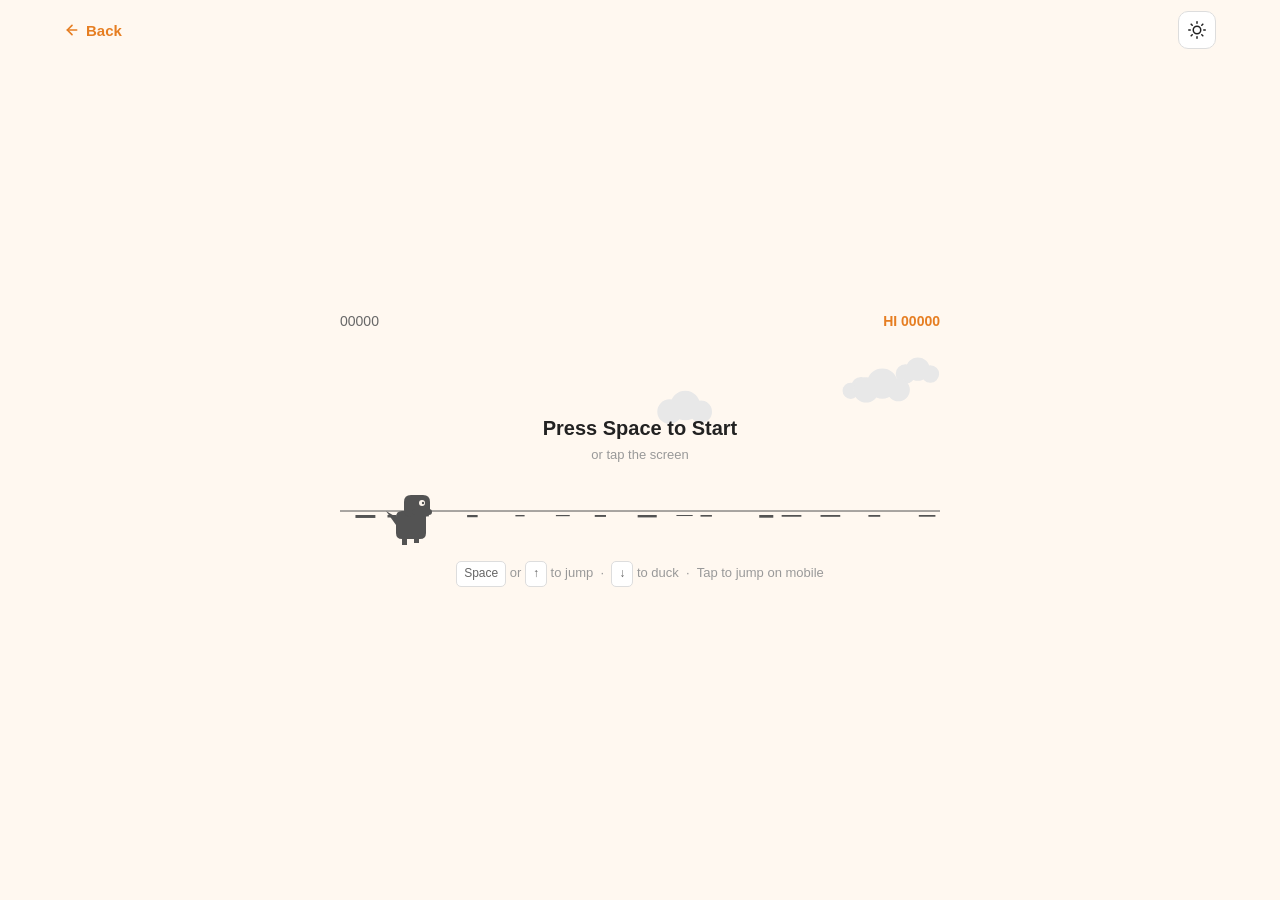
==== dino.html @ 3f62b982 "initial commit" ====
<!DOCTYPE html>
<html lang="en">
<head>
    <meta charset="UTF-8">
    <meta name="viewport" content="width=device-width, initial-scale=1.0">
    <title>Dino Run — Anto Soji</title>
    <script>
        if (localStorage.getItem('theme') === 'dark') {
            document.documentElement.classList.add('dark');
        }
    </script>
    <style>
        :root {
            --bg: #FFF8F0;
            --bg-card: #ffffff;
            --text: #222222;
            --text-muted: #666666;
            --text-faint: #999999;
            --border: #dddddd;
            --accent: #E67E22;
            --ground: #535353;
            --ground-fill: #535353;
            --dino: #535353;
            --obstacle: #535353;
            --cloud: #e8e8e8;
            --score-color: #535353;
            --overlay-bg: rgba(255, 248, 240, 0.92);
        }
        :root.dark {
            --bg: #0F0F0F;
            --bg-card: #1A1A1A;
            --text: #E8E8E8;
            --text-muted: #AAAAAA;
            --text-faint: #666666;
            --border: #333333;
            --accent: #E67E22;
            --ground: #E8E8E8;
            --ground-fill: #E8E8E8;
            --dino: #E8E8E8;
            --obstacle: #E8E8E8;
            --cloud: #333333;
            --score-color: #E8E8E8;
            --overlay-bg: rgba(15, 15, 15, 0.92);
        }
        * { margin: 0; padding: 0; box-sizing: border-box; }
        body {
            background: var(--bg);
            color: var(--text);
            font-family: 'Segoe UI', sans-serif;
            display: flex;
            flex-direction: column;
            align-items: center;
            justify-content: center;
            min-height: 100vh;
            transition: background 0.3s, color 0.3s;
            overflow: hidden;
            user-select: none;
            -webkit-user-select: none;
        }
        .top-bar {
            position: fixed;
            top: 0;
            left: 0;
            right: 0;
            height: 60px;
            display: flex;
            align-items: center;
            justify-content: space-between;
            padding: 0 5%;
            z-index: 10;
        }
        .top-bar a {
            color: var(--accent);
            text-decoration: none;
            font-weight: 600;
            font-size: 15px;
            display: flex;
            align-items: center;
            gap: 6px;
            transition: opacity 0.2s;
        }
        .top-bar a:hover { opacity: 0.7; }
        #themeToggle {
            display: flex;
            align-items: center;
            justify-content: center;
            width: 38px;
            height: 38px;
            border: 1px solid var(--border);
            border-radius: 10px;
            background: var(--bg-card);
            cursor: pointer;
            transition: border-color 0.25s, transform 0.2s;
            color: var(--text);
        }
        #themeToggle:hover {
            border-color: var(--accent);
            transform: scale(1.05);
        }
        .icon-sun, .icon-moon { width: 18px; height: 18px; }
        .icon-sun { display: block; }
        .icon-moon { display: none; }
        :root.dark .icon-sun { display: none; }
        :root.dark .icon-moon { display: block; }

        .game-wrapper {
            display: flex;
            flex-direction: column;
            align-items: center;
            gap: 16px;
        }
        .score-bar {
            display: flex;
            justify-content: space-between;
            width: 600px;
            max-width: 92vw;
            font-size: 14px;
            color: var(--text-muted);
            font-variant-numeric: tabular-nums;
        }
        .score-bar .hi { color: var(--accent); font-weight: 600; }
        canvas {
            display: block;
            border-radius: 16px;
            cursor: pointer;
            max-width: 92vw;
        }
        .hint {
            font-size: 13px;
            color: var(--text-faint);
            text-align: center;
            line-height: 1.6;
        }
        .hint kbd {
            display: inline-block;
            padding: 2px 7px;
            border: 1px solid var(--border);
            border-radius: 5px;
            background: var(--bg-card);
            font-family: inherit;
            font-size: 12px;
            color: var(--text-muted);
        }

        @media (max-width: 640px) {
            .score-bar { font-size: 13px; }
            .hint { font-size: 12px; padding: 0 12px; }
        }
    </style>
</head>
<body>

<div class="top-bar">
    <a href="javascript:history.back()">
        <svg width="16" height="16" viewBox="0 0 24 24" fill="none" stroke="currentColor" stroke-width="2.5" stroke-linecap="round" stroke-linejoin="round"><line x1="19" y1="12" x2="5" y2="12"/><polyline points="12 19 5 12 12 5"/></svg>
        Back
    </a>
    <button id="themeToggle" aria-label="Toggle theme">
        <svg class="icon-sun" viewBox="0 0 24 24" fill="none" stroke="currentColor" stroke-width="2" stroke-linecap="round" stroke-linejoin="round"><circle cx="12" cy="12" r="5"/><line x1="12" y1="1" x2="12" y2="3"/><line x1="12" y1="21" x2="12" y2="23"/><line x1="4.22" y1="4.22" x2="5.64" y2="5.64"/><line x1="18.36" y1="18.36" x2="19.78" y2="19.78"/><line x1="1" y1="12" x2="3" y2="12"/><line x1="21" y1="12" x2="23" y2="12"/><line x1="4.22" y1="19.78" x2="5.64" y2="18.36"/><line x1="18.36" y1="5.64" x2="19.78" y2="4.22"/></svg>
        <svg class="icon-moon" viewBox="0 0 24 24" fill="none" stroke="currentColor" stroke-width="2" stroke-linecap="round" stroke-linejoin="round"><path d="M21 12.79A9 9 0 1 1 11.21 3 7 7 0 0 0 21 12.79z"/></svg>
    </button>
</div>

<div class="game-wrapper">
    <div class="score-bar">
        <span id="scoreDisplay">00000</span>
        <span class="hi" id="hiDisplay">HI 00000</span>
    </div>
    <canvas id="game"></canvas>
    <p class="hint">
        <kbd>Space</kbd> or <kbd>↑</kbd> to jump &nbsp;·&nbsp; <kbd>↓</kbd> to duck &nbsp;·&nbsp; Tap to jump on mobile
    </p>
</div>

<script>
/* =============================================
   THEME TOGGLE
   ============================================= */
const themeToggle = document.getElementById("themeToggle");
themeToggle.onclick = () => {
    const isDark = document.documentElement.classList.toggle("dark");
    localStorage.setItem("theme", isDark ? "dark" : "light");
};

/* =============================================
   CANVAS SETUP
   ============================================= */
const canvas = document.getElementById("game");
const ctx = canvas.getContext("2d");

const W = 600, H = 200;
canvas.width = W;
canvas.height = H;

function getCSS(prop) {
    return getComputedStyle(document.documentElement).getPropertyValue(prop).trim();
}

/* =============================================
   GAME STATE
   ============================================= */
let speed, score, hiScore, frameCount, gameRunning, gameOver;
let dino, obstacles, clouds, groundOffset, groundBumps;
let flashTimer = 0;

hiScore = parseInt(localStorage.getItem("dinoHi")) || 0;
document.getElementById("hiDisplay").textContent = "HI " + String(hiScore).padStart(5, "0");

function resetGame() {
    speed = 6;
    score = 0;
    frameCount = 0;
    gameRunning = false;
    gameOver = false;
    flashTimer = 0;
    groundOffset = 0;

    dino = {
        x: 50,
        y: H - 44,
        w: 44,
        h: 44,
        vy: 0,
        jumping: false,
        ducking: false,
        duckH: 26,
        legFrame: 0,
        legTimer: 0
    };

    obstacles = [];
    clouds = [];

    // Generate ground bumps
    groundBumps = [];
    for (let i = 0; i < 20; i++) {
        groundBumps.push({
            x: i * 40 + Math.random() * 20,
            w: 6 + Math.random() * 14,
            h: 1 + Math.random() * 2
        });
    }

    // Initial clouds
    for (let i = 0; i < 4; i++) {
        clouds.push(makeCloud(Math.random() * W));
    }
}

function makeCloud(startX) {
    return {
        x: startX || W + Math.random() * 100,
        y: 25 + Math.random() * 50,
        w: 36 + Math.random() * 30,
        speed: 0.5 + Math.random() * 0.5
    };
}

resetGame();

/* =============================================
   OBSTACLE SPAWNING
   ============================================= */
let spawnTimer = 0;

function spawnObstacle() {
    const r = Math.random();
    let ob;

    if (r < 0.35) {
        // Small cactus
        const h = 30 + Math.random() * 15;
        ob = { type: "cactus", x: W + 10, y: H - 34 - h, w: 14, h: h + 4, variant: "small" };
    } else if (r < 0.65) {
        // Tall cactus
        const h = 40 + Math.random() * 15;
        ob = { type: "cactus", x: W + 10, y: H - 34 - h, w: 16, h: h + 4, variant: "tall" };
    } else if (r < 0.82) {
        // Double cactus
        const h = 30 + Math.random() * 10;
        ob = { type: "cactus", x: W + 10, y: H - 34 - h, w: 28, h: h + 4, variant: "double" };
    } else {
        // Pterodactyl (only after score > 300)
        if (score < 300) return spawnObstacle();
        const flyY = Math.random() < 0.5 ? H - 70 : H - 45;
        ob = { type: "bird", x: W + 10, y: flyY, w: 36, h: 24, wingFrame: 0, wingTimer: 0 };
    }

    obstacles.push(ob);
}

/* =============================================
   INPUT
   ============================================= */
const keys = {};

document.addEventListener("keydown", (e) => {
    keys[e.code] = true;

    if (e.code === "Space" || e.code === "ArrowUp") {
        e.preventDefault();
        if (!gameRunning && !gameOver) startGame();
        else if (gameOver) resetGame();
        else jump();
    }
    if (e.code === "ArrowDown") {
        e.preventDefault();
        if (gameRunning) duck(true);
    }
});

document.addEventListener("keyup", (e) => {
    keys[e.code] = false;
    if (e.code === "ArrowDown") duck(false);
});

// Touch / click
canvas.addEventListener("touchstart", (e) => {
    e.preventDefault();
    handleTap(e.touches[0].clientY);
}, { passive: false });

canvas.addEventListener("mousedown", (e) => {
    handleTap(e.clientY);
});

function handleTap(tapY) {
    const rect = canvas.getBoundingClientRect();
    const relY = (tapY - rect.top) / rect.height;

    if (!gameRunning && !gameOver) { startGame(); return; }
    if (gameOver) { resetGame(); return; }

    // Tap bottom third = duck, otherwise jump
    if (relY > 0.65) {
        duck(true);
        setTimeout(() => duck(false), 400);
    } else {
        jump();
    }
}

/* =============================================
   DINO ACTIONS
   ============================================= */
const GRAVITY = 0.6;
const JUMP_FORCE = -11.5;

function jump() {
    if (dino.jumping) return;
    dino.vy = JUMP_FORCE;
    dino.jumping = true;
    dino.ducking = false;
}

function duck(active) {
    if (!dino.jumping) {
        dino.ducking = active;
    }
}

/* =============================================
   COLLISION
   ============================================= */
function checkCollision() {
    const dh = dino.ducking ? dino.duckH : dino.h;
    const dy = dino.ducking ? (H - 34 - dino.duckH) : dino.y;
    const pad = 6;

    for (const ob of obstacles) {
        if (
            dino.x + pad < ob.x + ob.w - pad &&
            dino.x + dino.w - pad > ob.x + pad &&
            dy + pad < ob.y + ob.h - pad &&
            dy + dh - pad > ob.y + pad
        ) {
            return true;
        }
    }
    return false;
}

/* =============================================
   UPDATE
   ============================================= */
function startGame() {
    gameRunning = true;
}

function update() {
    if (!gameRunning || gameOver) return;

    frameCount++;

    // Speed increases over time
    speed = 6 + Math.floor(score / 100) * 0.5;
    if (speed > 16) speed = 16;

    // Score
    if (frameCount % 6 === 0) {
        score++;
        document.getElementById("scoreDisplay").textContent = String(score).padStart(5, "0");
        if (score > hiScore) {
            hiScore = score;
            localStorage.setItem("dinoHi", hiScore);
            document.getElementById("hiDisplay").textContent = "HI " + String(hiScore).padStart(5, "0");
        }
    }

    // Flash at milestones
    if (score > 0 && score % 100 === 0 && frameCount % 6 === 0) {
        flashTimer = 20;
    }
    if (flashTimer > 0) flashTimer--;

    // Dino physics
    if (dino.jumping) {
        dino.vy += GRAVITY;
        dino.y += dino.vy;
        if (dino.y >= H - 44) {
            dino.y = H - 44;
            dino.vy = 0;
            dino.jumping = false;
        }
    }

    // Dino leg animation
    dino.legTimer++;
    if (dino.legTimer > (dino.ducking ? 4 : 6)) {
        dino.legTimer = 0;
        dino.legFrame = (dino.legFrame + 1) % 2;
    }

    // Ground scroll
    groundOffset = (groundOffset + speed) % 800;

    // Clouds
    clouds.forEach(c => c.x -= c.speed);
    clouds = clouds.filter(c => c.x + c.w > -20);
    if (Math.random() < 0.008) clouds.push(makeCloud());

    // Obstacle spawning
    spawnTimer++;
    const minGap = Math.max(40, 80 - Math.floor(score / 50) * 2);
    if (spawnTimer > minGap + Math.random() * 40) {
        spawnObstacle();
        spawnTimer = 0;
    }

    // Move obstacles
    obstacles.forEach(ob => {
        ob.x -= speed;
        if (ob.type === "bird") {
            ob.wingTimer++;
            if (ob.wingTimer > 10) {
                ob.wingTimer = 0;
                ob.wingFrame = (ob.wingFrame + 1) % 2;
            }
        }
    });
    obstacles = obstacles.filter(ob => ob.x + ob.w > -30);

    // Collision
    if (checkCollision()) {
        gameOver = true;
        gameRunning = false;
    }
}

/* =============================================
   DRAW
   ============================================= */
function draw() {
    const c = getCSS;

    // Background
    ctx.fillStyle = getCSS("--bg");
    ctx.fillRect(0, 0, W, H);

    const dinoColor = getCSS("--dino");
    const obColor = getCSS("--obstacle");
    const groundColor = getCSS("--ground");
    const cloudColor = getCSS("--cloud");
    const scoreColor = getCSS("--score-color");

    // Clouds
    ctx.fillStyle = cloudColor;
    clouds.forEach(c => {
        const r = c.w * 0.22;
        ctx.beginPath();
        ctx.arc(c.x + r, c.y, r, 0, Math.PI * 2);
        ctx.arc(c.x + c.w * 0.5, c.y - r * 0.5, r * 1.2, 0, Math.PI * 2);
        ctx.arc(c.x + c.w - r, c.y, r * 0.9, 0, Math.PI * 2);
        ctx.fill();
    });

    // Ground line
    const groundY = H - 34;
    ctx.strokeStyle = groundColor;
    ctx.lineWidth = 1;
    ctx.beginPath();
    ctx.moveTo(0, groundY);
    ctx.lineTo(W, groundY);
    ctx.stroke();

    // Ground bumps
    ctx.fillStyle = groundColor;
    groundBumps.forEach(b => {
        const bx = ((b.x - groundOffset) % 800 + 800) % 800;
        if (bx > -20 && bx < W + 20) {
            ctx.fillRect(bx, groundY + 4, b.w, b.h);
        }
    });

    // Obstacles
    obstacles.forEach(ob => {
        ctx.fillStyle = obColor;
        if (ob.type === "cactus") {
            drawCactus(ob);
        } else {
            drawBird(ob, obColor);
        }
    });

    // Dino
    drawDino(dinoColor);

    // Flash effect on score milestone
    if (flashTimer > 0 && flashTimer % 4 < 2) {
        ctx.fillStyle = "rgba(255,255,255,0.15)";
        ctx.fillRect(0, 0, W, H);
    }

    // Start screen
    if (!gameRunning && !gameOver) {
        ctx.fillStyle = getCSS("--text");
        ctx.font = "bold 20px 'Segoe UI', sans-serif";
        ctx.textAlign = "center";
        ctx.fillText("Press Space to Start", W / 2, H / 2 - 10);
        ctx.font = "13px 'Segoe UI', sans-serif";
        ctx.fillStyle = getCSS("--text-faint");
        ctx.fillText("or tap the screen", W / 2, H / 2 + 14);
        ctx.textAlign = "left";
    }

    // Game over
    if (gameOver) {
        ctx.fillStyle = getCSS("--overlay-bg");
        ctx.fillRect(0, 0, W, H);

        ctx.fillStyle = getCSS("--text");
        ctx.font = "bold 28px 'Segoe UI', sans-serif";
        ctx.textAlign = "center";
        ctx.fillText("G A M E  O V E R", W / 2, H / 2 - 18);

        ctx.font = "15px 'Segoe UI', sans-serif";
        ctx.fillStyle = getCSS("--text-muted");
        ctx.fillText("Score: " + score + "   Best: " + hiScore, W / 2, H / 2 + 12);

        ctx.font = "13px 'Segoe UI', sans-serif";
        ctx.fillStyle = getCSS("--text-faint");
        ctx.fillText("Press Space or tap to restart", W / 2, H / 2 + 38);
        ctx.textAlign = "left";
    }
}

function drawCactus(ob) {
    const { x, y, w, h, variant } = ob;
    ctx.fillStyle = getCSS("--obstacle");

    if (variant === "double") {
        // Two cacti side by side
        drawSingleCactus(x, y, 12, h - 4);
        drawSingleCactus(x + 16, y + 6, 12, h - 10);
        return;
    }
    drawSingleCactus(x, y, w, h - 4);
}

function drawSingleCactus(x, y, w, h) {
    const r = Math.max(1, w * 0.3);
    // Main trunk
    roundRect(x, y, w, h, r);
    // Left arm
    if (h > 20) {
        ctx.fillRect(x - 5, y + h * 0.3, 6, 3);
        roundRect(x - 7, y + h * 0.15, 5, h * 0.2, 2);
    }
    // Right arm
    if (h > 28) {
        ctx.fillRect(x + w - 1, y + h * 0.45, 6, 3);
        roundRect(x + w + 2, y + h * 0.3, 5, h * 0.2, 2);
    }
}

function drawBird(ob, color) {
    const { x, y, w, wingFrame } = ob;
    ctx.fillStyle = color;

    // Body
    ctx.beginPath();
    ctx.ellipse(x + w * 0.5, y + 12, w * 0.45, 8, 0, 0, Math.PI * 2);
    ctx.fill();

    // Beak
    ctx.beginPath();
    ctx.moveTo(x + w - 2, y + 10);
    ctx.lineTo(x + w + 8, y + 12);
    ctx.lineTo(x + w - 2, y + 14);
    ctx.fill();

    // Wings
    ctx.beginPath();
    if (wingFrame === 0) {
        ctx.moveTo(x + 8, y + 8);
        ctx.lineTo(x + 20, y - 6);
        ctx.lineTo(x + 28, y + 8);
    } else {
        ctx.moveTo(x + 8, y + 16);
        ctx.lineTo(x + 20, y + 26);
        ctx.lineTo(x + 28, y + 16);
    }
    ctx.fill();

    // Eye
    ctx.fillStyle = getCSS("--bg");
    ctx.beginPath();
    ctx.arc(x + w * 0.7, y + 10, 2, 0, Math.PI * 2);
    ctx.fill();
}

function drawDino(color) {
    const ducking = dino.ducking;
    const dh = ducking ? dino.duckH : dino.h;
    const dx = dino.x;
    const dy = ducking ? (H - 34 - dino.duckH) : dino.y;
    const legF = dino.legFrame;

    ctx.fillStyle = color;

    if (ducking) {
        // Long body
        roundRect(dx, dy, 52, dh, 6);
        // Head bump
        roundRect(dx + 38, dy - 6, 18, 14, 5);
        // Eye
        ctx.fillStyle = getCSS("--bg");
        ctx.beginPath();
        ctx.arc(dx + 50, dy - 1, 2.5, 0, Math.PI * 2);
        ctx.fill();
        // Legs
        ctx.fillStyle = color;
        if (legF === 0) {
            ctx.fillRect(dx + 8, dy + dh, 4, 6);
            ctx.fillRect(dx + 20, dy + dh, 4, 3);
        } else {
            ctx.fillRect(dx + 8, dy + dh, 4, 3);
            ctx.fillRect(dx + 20, dy + dh, 4, 6);
        }
    } else {
        // Body
        roundRect(dx + 6, dy + 10, 30, 28, 6);
        // Head
        roundRect(dx + 14, dy - 6, 26, 22, 7);
        // Jaw
        roundRect(dx + 22, dy + 8, 20, 6, 3);
        // Eye
        ctx.fillStyle = getCSS("--bg");
        ctx.beginPath();
        ctx.arc(dx + 32, dy + 2, 3, 0, Math.PI * 2);
        ctx.fill();
        // Pupil
        ctx.fillStyle = color;
        ctx.beginPath();
        ctx.arc(dx + 33, dy + 2, 1.2, 0, Math.PI * 2);
        ctx.fill();
        // Tail
        ctx.fillStyle = color;
        ctx.beginPath();
        ctx.moveTo(dx + 6, dy + 16);
        ctx.lineTo(dx - 4, dy + 10);
        ctx.lineTo(dx + 6, dy + 24);
        ctx.fill();
        // Arms
        ctx.fillRect(dx + 30, dy + 22, 3, 8);
        ctx.fillRect(dx + 30, dy + 28, 6, 3);
        // Legs
        if (!dino.jumping) {
            if (legF === 0) {
                ctx.fillRect(dx + 12, dy + 38, 5, 8);
                ctx.fillRect(dx + 24, dy + 38, 5, 4);
            } else {
                ctx.fillRect(dx + 12, dy + 38, 5, 4);
                ctx.fillRect(dx + 24, dy + 38, 5, 8);
            }
        } else {
            // Tucked legs in air
            ctx.fillRect(dx + 12, dy + 38, 5, 4);
            ctx.fillRect(dx + 24, dy + 38, 5, 4);
        }
    }
}

function roundRect(x, y, w, h, r) {
    r = Math.min(r, w / 2, h / 2);
    r = Math.max(0, r);
    ctx.beginPath();
    ctx.moveTo(x + r, y);
    ctx.lineTo(x + w - r, y);
    ctx.quadraticCurveTo(x + w, y, x + w, y + r);
    ctx.lineTo(x + w, y + h - r);
    ctx.quadraticCurveTo(x + w, y + h, x + w - r, y + h);
    ctx.lineTo(x + r, y + h);
    ctx.quadraticCurveTo(x, y + h, x, y + h - r);
    ctx.lineTo(x, y + r);
    ctx.quadraticCurveTo(x, y, x + r, y);
    ctx.fill();
}

/* =============================================
   GAME LOOP
   ============================================= */
function loop() {
    update();
    draw();
    requestAnimationFrame(loop);
}

loop();
</script>
</body>
</html>
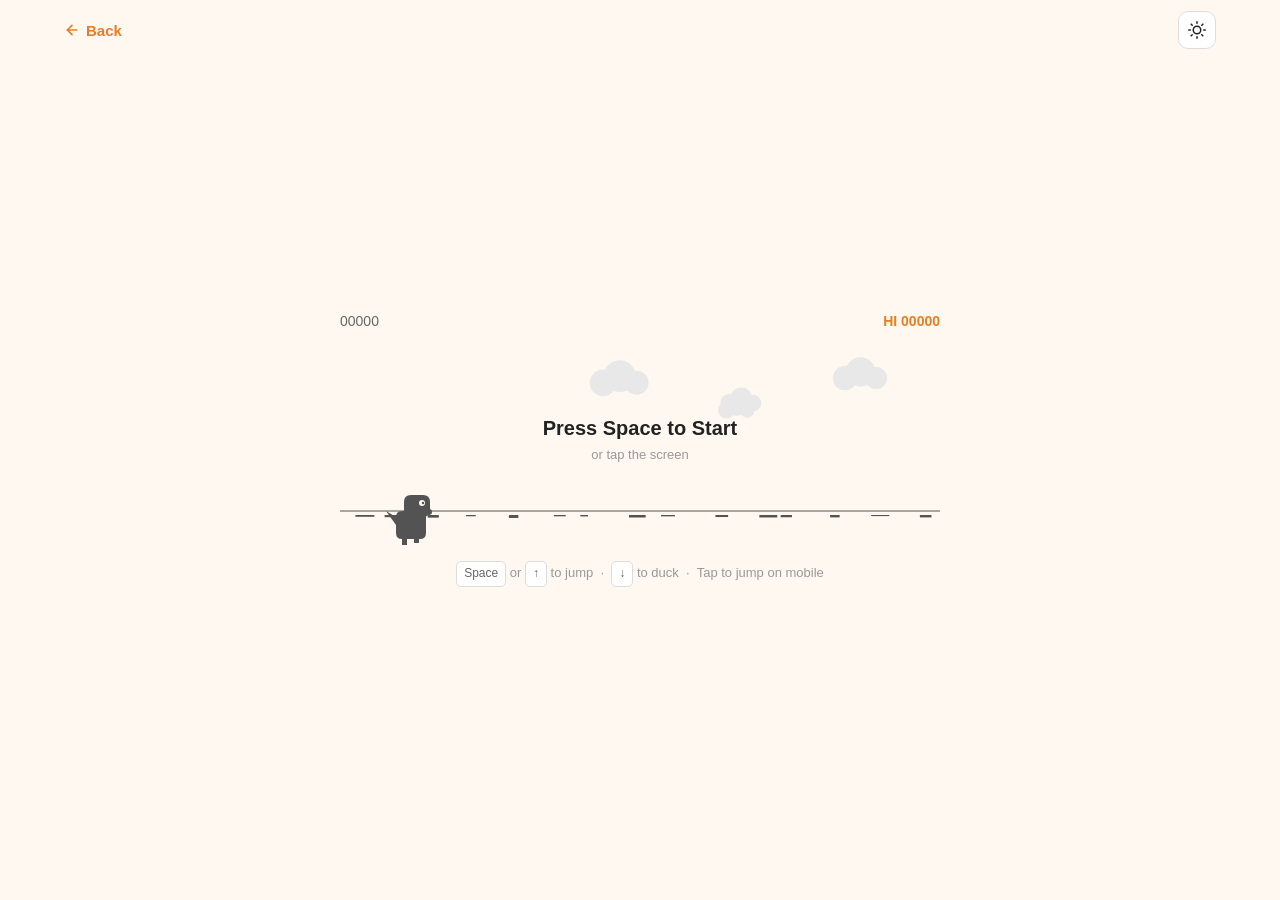
==== commit 18cdc54b: "added fav-icon in dino.html" ====
--- a/dino.html
+++ b/dino.html
@@ -3,6 +3,7 @@
 <head>
     <meta charset="UTF-8">
     <meta name="viewport" content="width=device-width, initial-scale=1.0">
+    <link rel="icon" type="image/svg+xml" href="./res/img/fav-icon.svg">
     <title>Dino Run — Anto Soji</title>
     <script>
         if (localStorage.getItem('theme') === 'dark') {
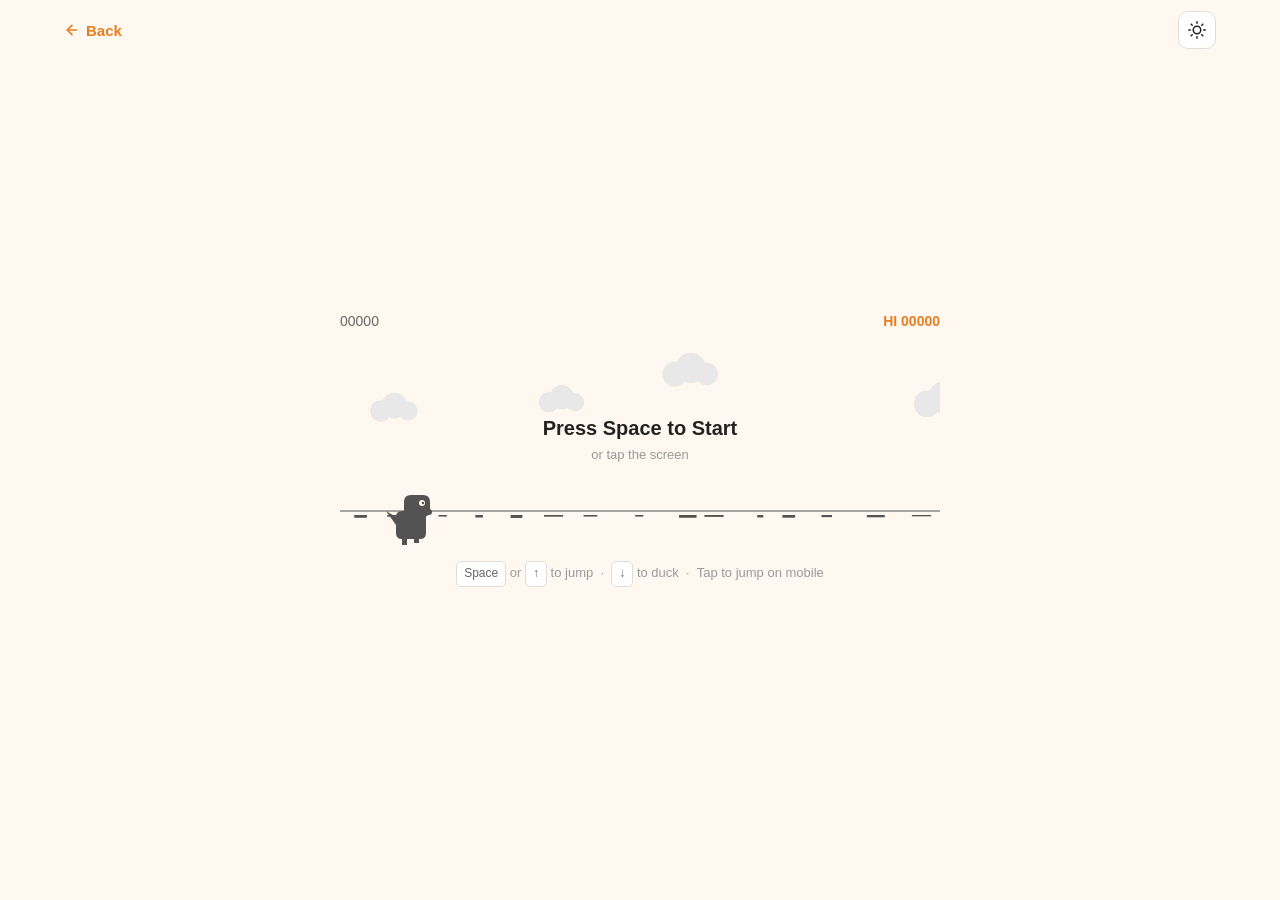
==== commit c44421bc: "changed some typos" ====
--- a/dino.html
+++ b/dino.html
@@ -394,7 +394,7 @@
     frameCount++;
 
     // Speed increases over time
-    speed = 6 + Math.floor(score / 100) * 0.5;
+    speed = 6 + Math.floor(score / 100) * 0.3;
     if (speed > 16) speed = 16;
 
     // Score
